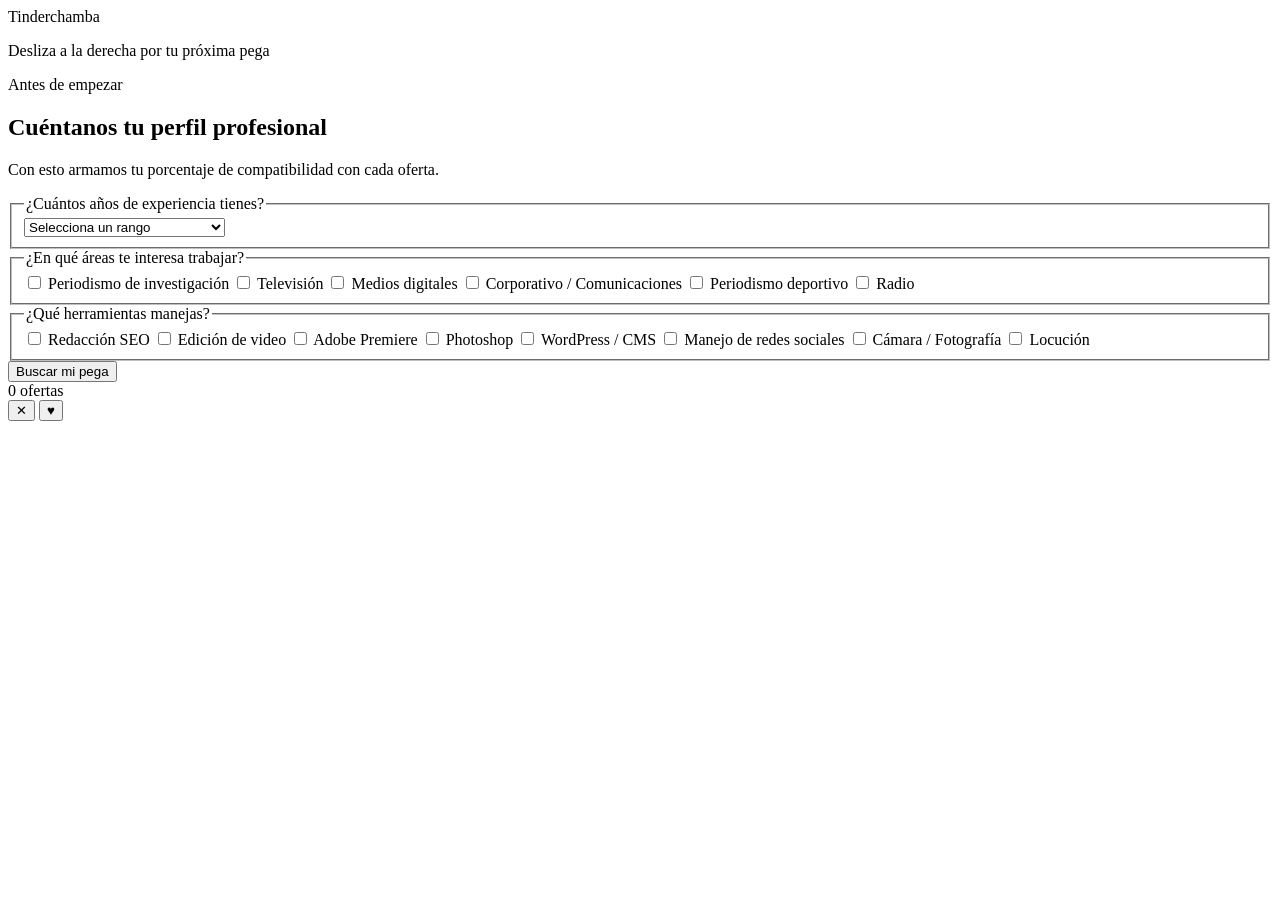
==== index.html @ 153e7523 "Add files via upload" ====
<!DOCTYPE html>
<html lang="es">
<head>
  <meta charset="UTF-8">
  <meta name="viewport" content="width=device-width, initial-scale=1.0">
  <title>Tinderchamba — Encuentra tu próxima pega periodística</title>
  <meta name="description" content="Desliza y encuentra ofertas de trabajo para periodistas en la Región Metropolitana.">

  <!-- Tipografías: display condensada (estilo titular de diario) + sans para lectura + mono para datos -->
  <link rel="preconnect" href="https://fonts.googleapis.com">
  <link rel="preconnect" href="https://fonts.gstatic.com" crossorigin>
  <link href="https://fonts.googleapis.com/css2?family=Barlow+Condensed:wght@600;700;800&family=Inter:wght@400;500;600;700&family=Space+Mono:wght@400;700&display=swap" rel="stylesheet">

  <link rel="stylesheet" href="styles.css">
</head>
<body>

  <!-- ======================================================= -->
  <!-- HEADER: logo + tagline, visible en ambas vistas          -->
  <!-- ======================================================= -->
  <header class="app-header">
    <div class="logo">
      <span class="logo-mark">Tinder<span class="logo-mark-accent">chamba</span></span>
    </div>
    <p class="tagline">Desliza a la derecha por tu próxima pega</p>
  </header>

  <main id="app">

    <!-- ======================================================= -->
    <!-- VISTA 1: FORMULARIO DE PERFIL                            -->
    <!-- Se muestra al entrar. Al enviar, se calcula el match     -->
    <!-- y se pasa a la vista de swipe (#swipe-view).             -->
    <!-- ======================================================= -->
    <section id="form-view" class="view view--active">
      <form id="profile-form" novalidate>

        <div class="form-intro">
          <span class="eyebrow">Antes de empezar</span>
          <h1>Cuéntanos tu perfil profesional</h1>
          <p>Con esto armamos tu porcentaje de compatibilidad con cada oferta.</p>
        </div>

        <!-- Años de experiencia -->
        <fieldset class="form-group">
          <legend>¿Cuántos años de experiencia tienes?</legend>
          <select id="experiencia" name="experiencia" required>
            <option value="" disabled selected>Selecciona un rango</option>
            <option value="0">Recién egresado / Practicante</option>
            <option value="1">1 año</option>
            <option value="2">2 años</option>
            <option value="3">3 años</option>
            <option value="5">5 años</option>
            <option value="8">8 años o más</option>
            <option value="12">12 años o más</option>
          </select>
        </fieldset>

        <!-- Áreas de interés -->
        <fieldset class="form-group">
          <legend>¿En qué áreas te interesa trabajar?</legend>
          <div class="checkbox-grid" id="areas-grid">
            <label class="checkbox-chip">
              <input type="checkbox" name="areas" value="investigacion">
              <span>Periodismo de investigación</span>
            </label>
            <label class="checkbox-chip">
              <input type="checkbox" name="areas" value="television">
              <span>Televisión</span>
            </label>
            <label class="checkbox-chip">
              <input type="checkbox" name="areas" value="digital">
              <span>Medios digitales</span>
            </label>
            <label class="checkbox-chip">
              <input type="checkbox" name="areas" value="corporativo">
              <span>Corporativo / Comunicaciones</span>
            </label>
            <label class="checkbox-chip">
              <input type="checkbox" name="areas" value="deportivo">
              <span>Periodismo deportivo</span>
            </label>
            <label class="checkbox-chip">
              <input type="checkbox" name="areas" value="radio">
              <span>Radio</span>
            </label>
          </div>
        </fieldset>

        <!-- Herramientas que maneja -->
        <fieldset class="form-group">
          <legend>¿Qué herramientas manejas?</legend>
          <div class="checkbox-grid" id="herramientas-grid">
            <label class="checkbox-chip">
              <input type="checkbox" name="herramientas" value="redaccion-seo">
              <span>Redacción SEO</span>
            </label>
            <label class="checkbox-chip">
              <input type="checkbox" name="herramientas" value="edicion-video">
              <span>Edición de video</span>
            </label>
            <label class="checkbox-chip">
              <input type="checkbox" name="herramientas" value="adobe-premiere">
              <span>Adobe Premiere</span>
            </label>
            <label class="checkbox-chip">
              <input type="checkbox" name="herramientas" value="photoshop">
              <span>Photoshop</span>
            </label>
            <label class="checkbox-chip">
              <input type="checkbox" name="herramientas" value="wordpress">
              <span>WordPress / CMS</span>
            </label>
            <label class="checkbox-chip">
              <input type="checkbox" name="herramientas" value="redes-sociales">
              <span>Manejo de redes sociales</span>
            </label>
            <label class="checkbox-chip">
              <input type="checkbox" name="herramientas" value="camara">
              <span>Cámara / Fotografía</span>
            </label>
            <label class="checkbox-chip">
              <input type="checkbox" name="herramientas" value="locucion">
              <span>Locución</span>
            </label>
          </div>
        </fieldset>

        <button type="submit" class="btn btn--primary btn--full">
          Buscar mi pega
        </button>
      </form>
    </section>

    <!-- ======================================================= -->
    <!-- VISTA 2: SWIPE DE TARJETAS                               -->
    <!-- Oculta al inicio. app.js la activa tras enviar el form.  -->
    <!-- ======================================================= -->
    <section id="swipe-view" class="view">

      <div class="swipe-meta">
        <span id="cards-remaining">0 ofertas</span>
      </div>

      <!-- Contenedor donde app.js inyecta las tarjetas dinámicamente -->
      <div id="card-stack" class="card-stack" aria-live="polite">
        <!-- Las tarjetas .job-card se generan por JS a partir de jobs.js -->
      </div>

      <!-- Pantalla de "no quedan más ofertas", oculta hasta que se vacíe el stack -->
      <div id="empty-state" class="empty-state" hidden>
        <span class="empty-state-stamp">Sin pega</span>
        <h2>Revisaste todas las ofertas</h2>
        <p>Vuelve a intentarlo más tarde o ajusta tu perfil para ver otras opciones.</p>
        <button id="btn-restart" class="btn btn--secondary">Editar mi perfil</button>
      </div>

      <!-- Controles de swipe -->
      <div class="swipe-controls">
        <button id="btn-reject" class="swipe-btn swipe-btn--reject" aria-label="Rechazar oferta">
          ✕
        </button>
        <button id="btn-like" class="swipe-btn swipe-btn--like" aria-label="Aplicar a la oferta">
          ♥
        </button>
      </div>
    </section>

  </main>

  <!-- jobs.js: base de datos local de ofertas laborales -->
  <script src="jobs.js"></script>
  <!-- app.js: formulario, algoritmo de match y lógica de swipe (próxima entrega) -->
  <script src="app.js"></script>
</body>
</html>
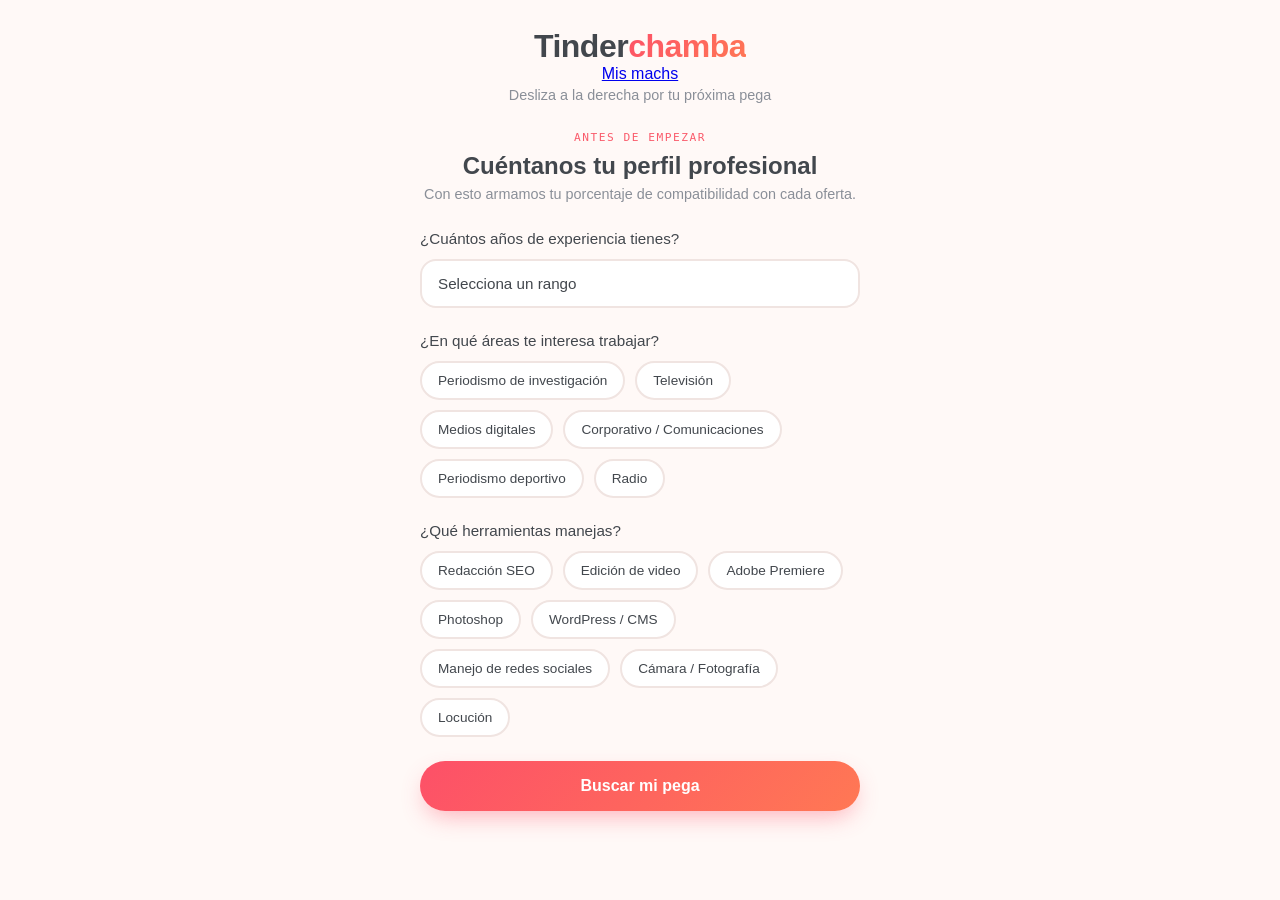
==== commit 3f0289d5: "Add files via upload" ====
--- a/index.html
+++ b/index.html
@@ -19,8 +19,14 @@
   <!-- HEADER: logo + tagline, visible en ambas vistas          -->
   <!-- ======================================================= -->
   <header class="app-header">
-    <div class="logo">
-      <span class="logo-mark">Tinder<span class="logo-mark-accent">chamba</span></span>
+    <div class="header-row">
+      <div class="logo">
+        <span class="logo-mark">Tinder<span class="logo-mark-accent">chamba</span></span>
+      </div>
+      <!-- Enlace a la página de historial de matches (localStorage) -->
+      <a href="machs.html" class="nav-link nav-link--machs">
+        Mis machs
+      </a>
     </div>
     <p class="tagline">Desliza a la derecha por tu próxima pega</p>
   </header>
--- a/styles.css
+++ b/styles.css
@@ -0,0 +1,556 @@
+/* ==========================================================================
+   TINDERCHAMBA — styles.css
+   Dirección de diseño: fiel al lenguaje visual de Tinder (degradado flama
+   rosa-naranja, tarjetas blancas muy redondeadas, botones circulares
+   flotantes) con un guiño periodístico solo en el logo y en las etiquetas
+   de categoría de medio.
+   ========================================================================== */
+
+/* --------------------------------------------------------------------------
+   1. TOKENS: paleta, tipografía, espaciado, sombras
+   -------------------------------------------------------------------------- */
+:root {
+  /* Degradado firma "flama" — de rosa a naranja, como el ícono de Tinder */
+  --gradient-flame: linear-gradient(135deg, #FD5068 0%, #FF7854 100%);
+
+  /* Paleta base */
+  --color-bg: #FFF9F7;
+  --color-card: #FFFFFF;
+  --color-text: #42474D;
+  --color-text-muted: #8A8F98;
+  --color-border: #F0E4E1;
+
+  /* Acciones de swipe (mismos colores que usa Tinder en sus íconos) */
+  --color-reject: #FA5B6B;
+  --color-like: #4CCC93;
+
+  /* Categorías de medio (banda superior de la tarjeta) */
+  --color-tv: #6C5CE7;
+  --color-digital: #00B4D8;
+  --color-radio: #F7B733;
+  --color-corporativo: #576574;
+  --color-deportivo: #4CCC93;
+  --color-agencia: #FD5068;
+
+  /* Tipografía */
+  --font-display: 'Fredoka', sans-serif;
+  --font-body: 'Inter', sans-serif;
+  --font-mono: 'Space Mono', monospace;
+
+  /* Espaciado y forma */
+  --radius-card: 24px;
+  --radius-chip: 999px;
+  --shadow-card: 0 20px 40px -12px rgba(253, 80, 104, 0.25);
+  --shadow-btn: 0 8px 20px rgba(66, 71, 77, 0.15);
+}
+
+/* --------------------------------------------------------------------------
+   2. RESET Y BASE
+   -------------------------------------------------------------------------- */
+* {
+  box-sizing: border-box;
+  margin: 0;
+  padding: 0;
+}
+
+body {
+  font-family: var(--font-body);
+  background: var(--color-bg);
+  color: var(--color-text);
+  min-height: 100vh;
+  display: flex;
+  flex-direction: column;
+  align-items: center;
+  -webkit-font-smoothing: antialiased;
+}
+
+button {
+  font-family: inherit;
+  border: none;
+  cursor: pointer;
+  background: none;
+}
+
+/* Foco visible para navegación por teclado */
+button:focus-visible,
+input:focus-visible,
+select:focus-visible {
+  outline: 3px solid #FF7854;
+  outline-offset: 2px;
+}
+
+/* --------------------------------------------------------------------------
+   3. HEADER — logo + tagline
+   -------------------------------------------------------------------------- */
+.app-header {
+  width: 100%;
+  max-width: 480px;
+  text-align: center;
+  padding: 28px 20px 12px;
+}
+
+.logo-mark {
+  font-family: var(--font-display);
+  font-size: 2rem;
+  font-weight: 600;
+  color: var(--color-text);
+  letter-spacing: -0.5px;
+}
+
+/* "chamba" lleva el degradado flama, como acento de marca */
+.logo-mark-accent {
+  background: var(--gradient-flame);
+  -webkit-background-clip: text;
+  background-clip: text;
+  color: transparent;
+}
+
+.tagline {
+  color: var(--color-text-muted);
+  font-size: 0.9rem;
+  margin-top: 4px;
+}
+
+/* --------------------------------------------------------------------------
+   4. LAYOUT DE VISTAS (form / swipe)
+   -------------------------------------------------------------------------- */
+#app {
+  width: 100%;
+  max-width: 480px;
+  flex: 1;
+  padding: 0 20px 32px;
+}
+
+.view {
+  display: none;
+}
+
+.view--active {
+  display: block;
+}
+
+/* --------------------------------------------------------------------------
+   5. FORMULARIO DE PERFIL
+   -------------------------------------------------------------------------- */
+.form-intro {
+  text-align: center;
+  margin: 12px 0 28px;
+}
+
+.eyebrow {
+  display: inline-block;
+  font-family: var(--font-mono);
+  font-size: 0.7rem;
+  text-transform: uppercase;
+  letter-spacing: 1.5px;
+  color: var(--color-reject);
+  margin-bottom: 8px;
+}
+
+.form-intro h1 {
+  font-family: var(--font-display);
+  font-size: 1.5rem;
+  font-weight: 600;
+  margin-bottom: 6px;
+}
+
+.form-intro p {
+  color: var(--color-text-muted);
+  font-size: 0.9rem;
+}
+
+.form-group {
+  border: none;
+  margin-bottom: 24px;
+}
+
+.form-group legend {
+  font-family: var(--font-display);
+  font-weight: 500;
+  font-size: 0.95rem;
+  margin-bottom: 12px;
+}
+
+#experiencia {
+  width: 100%;
+  padding: 14px 16px;
+  border: 2px solid var(--color-border);
+  border-radius: 16px;
+  font-family: var(--font-body);
+  font-size: 0.95rem;
+  color: var(--color-text);
+  background: var(--color-card);
+  appearance: none;
+}
+
+#experiencia:focus {
+  border-color: #FF7854;
+}
+
+/* Chips de checkbox: look "pill" redondeado, como los filtros de Tinder */
+.checkbox-grid {
+  display: flex;
+  flex-wrap: wrap;
+  gap: 10px;
+}
+
+.checkbox-chip {
+  position: relative;
+}
+
+.checkbox-chip input {
+  position: absolute;
+  opacity: 0;
+  width: 0;
+  height: 0;
+}
+
+.checkbox-chip span {
+  display: inline-block;
+  padding: 10px 16px;
+  border: 2px solid var(--color-border);
+  border-radius: var(--radius-chip);
+  font-size: 0.85rem;
+  color: var(--color-text);
+  background: var(--color-card);
+  transition: all 0.15s ease;
+}
+
+.checkbox-chip input:checked + span {
+  background: var(--gradient-flame);
+  border-color: transparent;
+  color: #FFFFFF;
+  font-weight: 600;
+}
+
+.checkbox-chip:hover span {
+  border-color: #FF7854;
+}
+
+/* --------------------------------------------------------------------------
+   6. BOTONES GENERALES
+   -------------------------------------------------------------------------- */
+.btn {
+  font-family: var(--font-display);
+  font-weight: 600;
+  font-size: 1rem;
+  padding: 16px 24px;
+  border-radius: var(--radius-chip);
+  transition: transform 0.15s ease, box-shadow 0.15s ease;
+}
+
+.btn--full {
+  width: 100%;
+}
+
+.btn--primary {
+  background: var(--gradient-flame);
+  color: #FFFFFF;
+  box-shadow: 0 10px 24px -6px rgba(253, 80, 104, 0.45);
+}
+
+.btn--primary:hover {
+  transform: translateY(-2px);
+  box-shadow: 0 14px 28px -6px rgba(253, 80, 104, 0.55);
+}
+
+.btn--secondary {
+  background: var(--color-card);
+  color: var(--color-text);
+  border: 2px solid var(--color-border);
+}
+
+.btn--secondary:hover {
+  border-color: #FF7854;
+}
+
+/* --------------------------------------------------------------------------
+   7. VISTA SWIPE — contador y stack de tarjetas
+   -------------------------------------------------------------------------- */
+.swipe-meta {
+  text-align: center;
+  margin: 12px 0 16px;
+}
+
+#cards-remaining {
+  font-family: var(--font-mono);
+  font-size: 0.8rem;
+  color: var(--color-text-muted);
+}
+
+.card-stack {
+  position: relative;
+  width: 100%;
+  height: 520px;
+  margin: 0 auto;
+}
+
+/* --------------------------------------------------------------------------
+   8. TARJETA DE OFERTA (.job-card)
+   Estructura esperada (generada por app.js):
+   .job-card
+     .job-card__band        (banda superior de color según tipoMedio)
+     .job-card__match        (badge de % de compatibilidad)
+     .job-card__body
+       .job-card__cargo
+       .job-card__empresa
+       .job-card__meta       (comuna · modalidad)
+       .job-card__sueldo
+       .job-card__requisitos (lista)
+   -------------------------------------------------------------------------- */
+.job-card {
+  position: absolute;
+  inset: 0;
+  background: var(--color-card);
+  border-radius: var(--radius-card);
+  box-shadow: var(--shadow-card);
+  overflow: hidden;
+  display: flex;
+  flex-direction: column;
+  cursor: grab;
+  user-select: none;
+  transition: transform 0.3s ease, opacity 0.3s ease;
+}
+
+.job-card:active {
+  cursor: grabbing;
+}
+
+/* Solo la tarjeta de arriba del stack se ve activa; el resto queda detrás,
+   ligeramente escalada, como en el mazo de Tinder */
+.job-card[data-stack-pos="1"] {
+  transform: scale(0.96) translateY(10px);
+  z-index: 1;
+}
+
+.job-card[data-stack-pos="2"] {
+  transform: scale(0.92) translateY(20px);
+  z-index: 0;
+  opacity: 0.7;
+}
+
+/* Clases que app.js añade al soltar el swipe */
+.job-card.swiping-right {
+  transform: translateX(150%) rotate(20deg);
+  opacity: 0;
+}
+
+.job-card.swiping-left {
+  transform: translateX(-150%) rotate(-20deg);
+  opacity: 0;
+}
+
+.job-card__band {
+  height: 88px;
+  display: flex;
+  align-items: center;
+  padding: 0 24px;
+  position: relative;
+}
+
+/* Colores de banda por tipo de medio — se asignan vía clase modificadora
+   que app.js calcula a partir de job.tipoMedio */
+.job-card__band--tv { background: var(--color-tv); }
+.job-card__band--digital { background: var(--color-digital); }
+.job-card__band--radio { background: var(--color-radio); }
+.job-card__band--corporativo { background: var(--color-corporativo); }
+.job-card__band--deportivo { background: var(--color-deportivo); }
+.job-card__band--agencia { background: var(--color-agencia); }
+
+.job-card__tipo-medio {
+  font-family: var(--font-mono);
+  font-size: 0.7rem;
+  text-transform: uppercase;
+  letter-spacing: 1px;
+  color: rgba(255, 255, 255, 0.9);
+}
+
+/* Badge circular de compatibilidad, sobre la banda, esquina superior derecha */
+.job-card__match {
+  position: absolute;
+  top: 16px;
+  right: 20px;
+  background: #FFFFFF;
+  border-radius: var(--radius-chip);
+  padding: 6px 14px;
+  font-family: var(--font-mono);
+  font-weight: 700;
+  font-size: 0.8rem;
+  box-shadow: var(--shadow-btn);
+}
+
+.job-card__match--alto { color: var(--color-like); }
+.job-card__match--medio { color: #F7B733; }
+.job-card__match--bajo { color: var(--color-text-muted); }
+
+.job-card__body {
+  padding: 20px 24px;
+  flex: 1;
+  overflow-y: auto;
+  display: flex;
+  flex-direction: column;
+  gap: 6px;
+}
+
+.job-card__cargo {
+  font-family: var(--font-display);
+  font-size: 1.3rem;
+  font-weight: 600;
+  color: var(--color-text);
+}
+
+.job-card__empresa {
+  font-size: 0.95rem;
+  font-weight: 600;
+  color: #FF7854;
+}
+
+.job-card__meta {
+  font-size: 0.8rem;
+  color: var(--color-text-muted);
+  margin-bottom: 8px;
+}
+
+.job-card__sueldo {
+  font-family: var(--font-mono);
+  font-size: 1rem;
+  font-weight: 700;
+  color: var(--color-text);
+  margin-bottom: 12px;
+}
+
+.job-card__sueldo span {
+  font-family: var(--font-body);
+  font-weight: 400;
+  font-size: 0.75rem;
+  color: var(--color-text-muted);
+}
+
+.job-card__requisitos {
+  list-style: none;
+  display: flex;
+  flex-direction: column;
+  gap: 6px;
+}
+
+.job-card__requisitos li {
+  font-size: 0.82rem;
+  color: var(--color-text);
+  padding-left: 18px;
+  position: relative;
+}
+
+.job-card__requisitos li::before {
+  content: "";
+  position: absolute;
+  left: 0;
+  top: 7px;
+  width: 6px;
+  height: 6px;
+  border-radius: 50%;
+  background: var(--gradient-flame);
+}
+
+/* --------------------------------------------------------------------------
+   9. BOTONES FLOTANTES DE SWIPE (X / ♥)
+   -------------------------------------------------------------------------- */
+.swipe-controls {
+  display: flex;
+  justify-content: center;
+  align-items: center;
+  gap: 28px;
+  margin-top: 24px;
+}
+
+.swipe-btn {
+  width: 64px;
+  height: 64px;
+  border-radius: 50%;
+  background: var(--color-card);
+  box-shadow: var(--shadow-btn);
+  display: flex;
+  align-items: center;
+  justify-content: center;
+  font-size: 1.6rem;
+  line-height: 1;
+  transition: transform 0.15s ease, box-shadow 0.15s ease;
+}
+
+.swipe-btn:hover {
+  transform: translateY(-3px) scale(1.05);
+}
+
+.swipe-btn--reject {
+  color: var(--color-reject);
+}
+
+.swipe-btn--like {
+  color: var(--color-like);
+  width: 72px;
+  height: 72px;
+  font-size: 1.9rem;
+}
+
+/* --------------------------------------------------------------------------
+   10. EMPTY STATE — cuando no quedan ofertas
+   -------------------------------------------------------------------------- */
+.empty-state {
+  height: 520px;
+  display: flex;
+  flex-direction: column;
+  align-items: center;
+  justify-content: center;
+  text-align: center;
+  gap: 10px;
+  padding: 0 24px;
+}
+
+.empty-state-stamp {
+  font-family: var(--font-mono);
+  font-size: 0.75rem;
+  text-transform: uppercase;
+  letter-spacing: 2px;
+  color: #FFFFFF;
+  background: var(--gradient-flame);
+  padding: 6px 16px;
+  border-radius: var(--radius-chip);
+  margin-bottom: 8px;
+}
+
+.empty-state h2 {
+  font-family: var(--font-display);
+  font-size: 1.3rem;
+}
+
+.empty-state p {
+  color: var(--color-text-muted);
+  font-size: 0.9rem;
+  max-width: 320px;
+}
+
+.empty-state .btn {
+  margin-top: 12px;
+}
+
+/* --------------------------------------------------------------------------
+   11. RESPONSIVE
+   -------------------------------------------------------------------------- */
+@media (max-width: 380px) {
+  .card-stack,
+  .empty-state {
+    height: 460px;
+  }
+
+  .job-card__cargo {
+    font-size: 1.15rem;
+  }
+}
+
+/* Respeta la preferencia de reducir movimiento */
+@media (prefers-reduced-motion: reduce) {
+  .job-card,
+  .btn,
+  .swipe-btn {
+    transition: none;
+  }
+}
